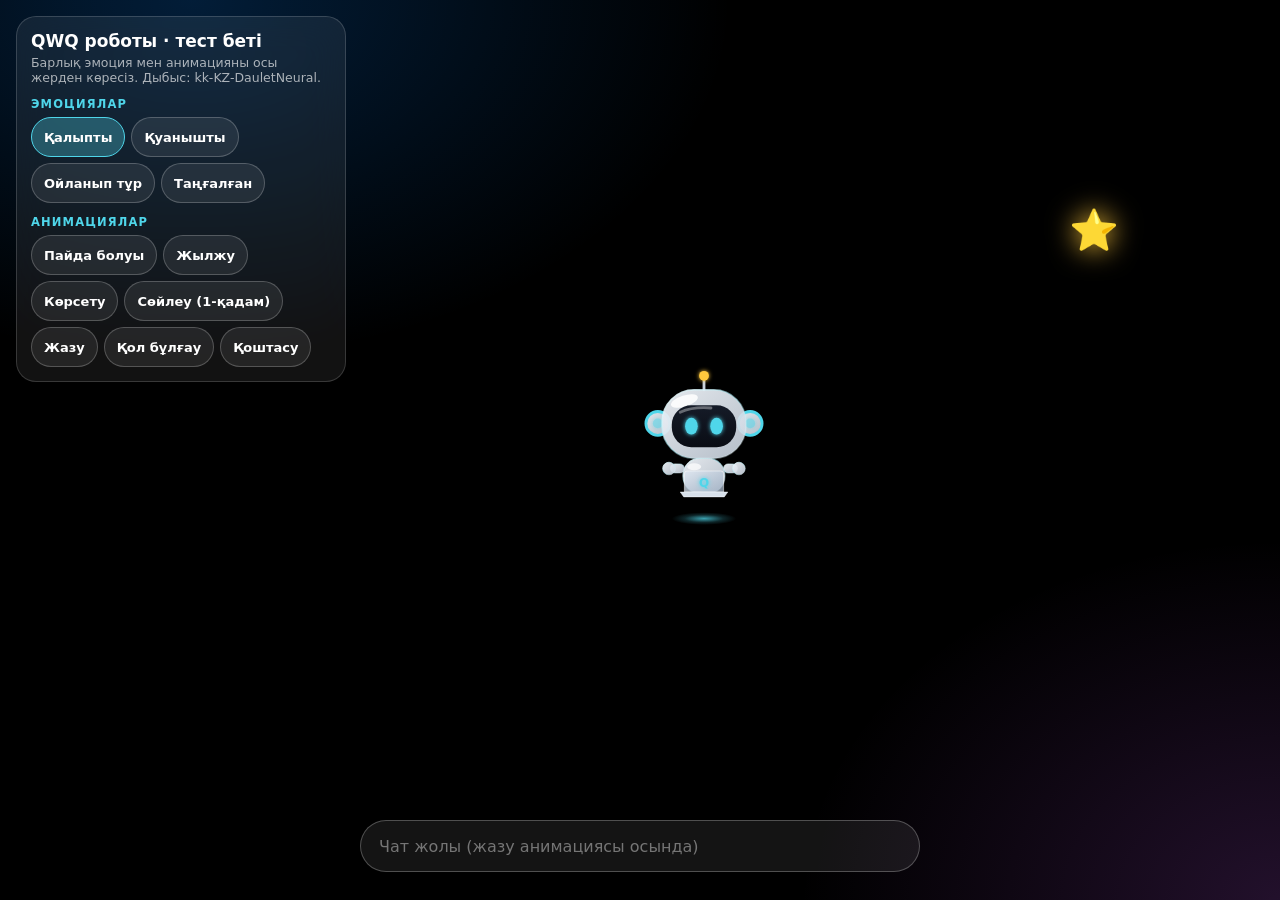
==== robot-test.html @ 3f26d59a "8-кезең: QWQ роботы (SVG, 4 эмоция, пайда болу/ұшу/көрсету/сөйлеу/жазу/қоштасу), Даулет дауысы 11 қа" ====
<!doctype html>
<html lang="kk"><head><meta charset="utf-8"><meta name="viewport" content="width=device-width,initial-scale=1,viewport-fit=cover">
<title>QWQ роботы — тест беті</title>
<link rel="stylesheet" href="css/robot.css">
<style>
:root{color-scheme:dark}
body{margin:0;min-height:100vh;background:radial-gradient(900px 600px at 15% 0%,rgba(10,132,255,.22),transparent 60%),radial-gradient(800px 600px at 100% 100%,rgba(191,90,242,.18),transparent 60%),#000;color:#fff;font-family:Inter,system-ui,sans-serif}
.panel{position:fixed;left:16px;top:16px;z-index:10;width:min(330px,calc(100vw - 32px));box-sizing:border-box;padding:14px;border-radius:20px;background:rgba(255,255,255,.07);border:1px solid rgba(255,255,255,.16);-webkit-backdrop-filter:blur(18px);backdrop-filter:blur(18px)}
.panel h1{font-size:17px;margin:0 0 4px}.panel p{margin:0 0 10px;font-size:12.5px;color:rgba(255,255,255,.65)}
.panel h2{font-size:11.5px;letter-spacing:.1em;text-transform:uppercase;color:#4fd6ea;margin:12px 0 6px}
.grid{display:flex;flex-wrap:wrap;gap:6px}
.grid button{min-height:40px;padding:0 12px;border-radius:999px;border:1px solid rgba(255,255,255,.22);background:rgba(255,255,255,.08);color:#fff;font:600 13px Inter,system-ui,sans-serif;cursor:pointer}
.grid button.on{background:rgba(79,214,234,.3);border-color:#4fd6ea}
.target{position:fixed;right:12%;top:22%;width:64px;height:64px;display:grid;place-items:center;font-size:40px;filter:drop-shadow(0 0 14px #ffc83d)}
.fake-input{position:fixed;left:50%;bottom:28px;transform:translateX(-50%);width:min(560px,calc(100vw - 32px));box-sizing:border-box;min-height:52px;padding:0 18px;border-radius:26px;border:1px solid rgba(255,255,255,.25);background:rgba(255,255,255,.08);color:#fff;font:16px Inter,system-ui,sans-serif}
@media (max-width:600px){.panel{top:auto;bottom:16px;max-height:44vh;overflow:auto}.target{top:10%;right:10%}.fake-input{bottom:auto;top:66px}}
</style></head>
<body>
<div class="panel">
  <h1>QWQ роботы · тест беті</h1>
  <p>Барлық эмоция мен анимацияны осы жерден көресіз. Дыбыс: kk-KZ-DauletNeural.</p>
  <h2>Эмоциялар</h2>
  <div class="grid" id="emo">
    <button data-e="normal" class="on">Қалыпты</button><button data-e="happy">Қуанышты</button><button data-e="thinking">Ойланып тұр</button><button data-e="surprised">Таңғалған</button>
  </div>
  <h2>Анимациялар</h2>
  <div class="grid">
    <button id="a-appear">Пайда болуы</button><button id="a-move">Жылжу</button><button id="a-point">Көрсету</button>
    <button id="a-speak">Сөйлеу (1-қадам)</button><button id="a-type">Жазу</button><button id="a-wave">Қол бұлғау</button><button id="a-bye">Қоштасу</button>
  </div>
</div>
<div class="target" id="star" aria-label="Нысана">⭐</div>
<input class="fake-input" id="inp" placeholder="Чат жолы (жазу анимациясы осында)" aria-label="Чат жолы">
<script src="js/robot.js"></script>
<script>
(function(){
  const R = QWQRobot.create(document.body);
  const mob = () => innerWidth <= 600;
  const home = () => ({ x: mob() ? innerWidth / 2 : innerWidth * 0.55, y: mob() ? innerHeight * 0.42 : innerHeight * 0.5 });
  let bubble = null, help = null, sp = null;
  const $ = (s) => document.querySelector(s);
  const busy = (f) => async () => { try { await f(); } catch (e) { console.error(e); } };
  const setEmo = (e) => { R.emotion(e); document.querySelectorAll("#emo button").forEach((b) => b.classList.toggle("on", b.dataset.e === e)); };
  document.querySelectorAll("#emo button").forEach((b) => (b.onclick = () => setEmo(b.dataset.e)));
  const ensure = async () => { if (help) { help.remove(); help = null; } if (!R.el.isConnected) location.reload(); if (getComputedStyle(R.el).opacity === "0") { const h = home(); await R.appear(h.x, h.y); } };

  function placeBubble() {
    if (!bubble) return;
    const s = R.size(), p = R.pos, w = bubble.offsetWidth, h = bubble.offsetHeight;
    let x = p.x + s * 0.55, y = p.y - s * 0.7;
    if (mob() || x + w > innerWidth - 16) { x = Math.max(16, Math.min(innerWidth - w - 16, p.x - w / 2)); y = p.y - s * 0.75 - h; }
    bubble.style.left = Math.max(16, x) + "px"; bubble.style.top = Math.max(16, y) + "px";
  }
  function showBubble(step, total) {
    if (!bubble) { bubble = document.createElement("div"); bubble.className = "qwq-bubble"; bubble.setAttribute("role", "status"); bubble.setAttribute("aria-live", "polite"); document.body.appendChild(bubble); }
    bubble.innerHTML = `<div class="qb-step">${step} / ${total} · Сәлемдесу</div><div class="qb-text" id="qb-t"></div>
      <div class="qb-ctl"><button id="qb-pause" type="button">⏸ Тоқтату</button><button id="qb-mute" type="button" aria-pressed="false">🔊 Дыбыс</button>
      <button id="qb-prev" type="button" hidden>← Алдыңғысы</button><button id="qb-again" type="button" hidden>↻ Қайта түсіндір</button><button id="qb-next" class="qb-main" type="button" hidden>Әрі қарай →</button></div>`;
    placeBubble();
  }

  $("#a-appear").onclick = busy(async () => { R.el.style.opacity = "0"; const h = home(); setEmo("happy"); await R.appear(h.x, h.y); setEmo("normal"); });
  $("#a-move").onclick = busy(async () => { await ensure(); const p = R.pos, l = p.x < innerWidth / 2; await R.moveTo(l ? innerWidth * 0.75 : innerWidth * 0.3, l ? innerHeight * 0.35 : innerHeight * 0.6); placeBubble(); });
  $("#a-point").onclick = busy(async () => {
    await ensure(); const st = $("#star").getBoundingClientRect();
    await R.moveTo(Math.max(R.size() / 2 + 10, st.left - R.size() * 0.9), st.top + st.height + R.size() * 0.3);
    R.highlight($("#star")); await R.pointAt($("#star")); setEmo("happy");
    setTimeout(() => { R.unhighlight(); R.relax(); setEmo("normal"); }, 2600);
  });
  $("#a-speak").onclick = busy(async () => {
    await ensure(); setEmo("happy"); showBubble(1, 11);
    const T = $("#qb-t");
    const after = () => { ["qb-pause", "qb-mute"].forEach((i) => ($("#" + i).hidden = true)); ["qb-again", "qb-next"].forEach((i) => ($("#" + i).hidden = false)); setEmo("normal"); };
    sp = R.speak({ audio: "audio/onboarding/01.mp3", vtt: "audio/onboarding/01.vtt", onCue: (c) => { T.style.opacity = 0; setTimeout(() => { T.textContent = c.text; T.style.opacity = 1; placeBubble(); }, 120); }, onEnd: after });
    $("#qb-pause").onclick = () => { if (sp.paused) { sp.resume(); $("#qb-pause").textContent = "⏸ Тоқтату"; } else { sp.pause(); $("#qb-pause").textContent = "▶ Жалғастыру"; } };
    $("#qb-mute").onclick = (e) => { const m = !sp.muted; sp.setMuted(m); e.currentTarget.textContent = m ? "🔇 Дыбыссыз" : "🔊 Дыбыс"; e.currentTarget.setAttribute("aria-pressed", m); };
    $("#qb-again").onclick = () => $("#a-speak").click();
    $("#qb-next").onclick = () => { if (bubble) { bubble.remove(); bubble = null; } };
  });
  $("#a-type").onclick = busy(async () => {
    await ensure(); const r = $("#inp").getBoundingClientRect();
    await R.moveTo(Math.min(innerWidth - R.size() / 2 - 10, r.right - R.size() * 0.3), r.top - R.size() * 0.55);
    R.highlight($("#inp")); setEmo("normal");
    await R.typeInto($("#inp"), "Маған сабақ кестесін көрсететін қосымша керек");
    setEmo("happy"); setTimeout(() => R.unhighlight(), 1500);
  });
  $("#a-wave").onclick = busy(async () => { await ensure(); setEmo("happy"); await R.wave(2); });
  $("#a-bye").onclick = busy(async () => {
    await ensure(); if (bubble) { bubble.remove(); bubble = null; }
    const x = innerWidth - 40, y = innerHeight - 128;
    await R.bye(x, y);
    help = document.createElement("button"); help.className = "qwq-help"; help.type = "button"; help.textContent = "?"; help.setAttribute("aria-label", "Нұсқаулықты қайта бастау");
    document.body.appendChild(help);
    help.animate([{ transform: "scale(0)" }, { transform: "scale(1.15)", offset: .7 }, { transform: "scale(1)" }], { duration: 450, easing: "cubic-bezier(.34,1.56,.64,1)" });
    help.onclick = () => location.reload();
  });
  addEventListener("resize", placeBubble);
  // бет ашылғанда: пайда болу
  setTimeout(() => $("#a-appear").click(), 300);
})();
</script>
</body></html>
---- css/robot.css ----
/* QWQ нұсқаулық роботы: өлшемі, эмоциялар (көз пішіні), күту анимациялары, белгілеу (spotlight), көпіршік */
:root{--qwq-size:140px;--qwq-cyan:#4fd6ea;--qwq-gold:#ffc83d}
@media (max-width:600px){:root{--qwq-size:88px}}

.qwq-robot{position:fixed;left:0;top:0;width:var(--qwq-size);z-index:9995;pointer-events:none;will-change:transform;opacity:0}
.qwq-svg{display:block;width:100%;height:auto;overflow:visible;animation:qwqFloat 3s ease-in-out infinite}
.qwq-robot.flip .qwq-svg{scale:-1 1}
@keyframes qwqFloat{0%,100%{translate:0 -6px}50%{translate:0 6px}}

/* бөліктердің айналу нүктелері (SVG viewBox координатында) */
.qwq-robot #qwq-arm-r{transform-box:view-box;transform-origin:130px 146px}
.qwq-robot #qwq-arm-l{transform-box:view-box;transform-origin:70px 146px}
.qwq-robot #qwq-bodyg{transform-box:view-box;transform-origin:100px 185px}
.qwq-robot #qwq-ring{transform-box:fill-box;transform-origin:center}
.qwq-robot #qwq-exclaim{transform-box:fill-box;transform-origin:50% 100%;opacity:0}
.qwq-robot #qwq-eyes-open{transform-box:view-box;transform-origin:100px 86px;transition:transform .35s cubic-bezier(.34,1.56,.64,1)}
.qwq-robot #qwq-eyes-happy{opacity:0;transition:opacity .2s}
.qwq-robot #qwq-laptop{transform-box:view-box;transform-origin:100px 186px;transition:transform .4s cubic-bezier(.34,1.56,.64,1)}
.qwq-robot #qwq-mouth{opacity:0;transition:opacity .2s}
.qwq-robot #qwq-bulb{transition:filter .3s}
.qwq-robot #qwq-glowpad{animation:qwqPad 3s ease-in-out infinite;transform-box:fill-box;transform-origin:center}
@keyframes qwqPad{0%,100%{opacity:.7;transform:scale(.88)}50%{opacity:1;transform:scale(1.05)}}

/* қалыпты: сопақ көздер, әр 4 с жыпылықтайды */
.qwq-robot.emo-normal #qwq-eyes-open{animation:qwqBlink 4s infinite}
@keyframes qwqBlink{0%,93%,100%{transform:scaleY(1)}95.5%{transform:scaleY(.08)}}
/* қуанышты: ^ ^ */
.qwq-robot.emo-happy #qwq-eyes-open{opacity:0}
.qwq-robot.emo-happy #qwq-eyes-happy{opacity:1}
/* ойланып тұр: көздер жоғары-бүйірге, антенна шамы баяу жыпылықтайды */
.qwq-robot.emo-thinking #qwq-eyes-open{transform:translate(9px,-7px) scale(.82)}
.qwq-robot.emo-thinking #qwq-bulb{animation:qwqBulb 1.6s ease-in-out infinite}
@keyframes qwqBulb{0%,100%{opacity:1}50%{opacity:.25}}
/* таңғалған: көздер үлкейеді, «!» шығады */
.qwq-robot.emo-surprised #qwq-eyes-open{transform:scale(1.3)}
.qwq-robot.emo-surprised #qwq-exclaim{opacity:1}
/* сөйлеу: эквалайзер-ауыз, шам жанып тұрады */
.qwq-robot.speaking #qwq-mouth{opacity:1}
.qwq-robot.speaking #qwq-bulb{filter:url(#qwq-glow) brightness(1.35) drop-shadow(0 0 6px #ffc83d)}
/* жазу: ноутбукті алдына алады */
.qwq-robot.typing #qwq-laptop{transform:translateY(-8px) scale(1.1)}
.qwq-robot.typing #qwq-q{animation:qwqQ .5s ease-in-out infinite alternate}
@keyframes qwqQ{to{opacity:.55}}

.qwq-trail{position:fixed;width:12px;height:12px;border-radius:50%;pointer-events:none;z-index:9994;background:radial-gradient(circle,#bff4fb 0,#4fd6ea 40%,rgba(79,214,234,0) 72%)}

/* белгілеу: нысана жарқырайды, қалған экран күңгірттенеді */
.qwq-spot{position:fixed;z-index:9990;border-radius:16px;pointer-events:none;opacity:0;
  box-shadow:0 0 0 9999px rgba(3,5,10,.62),0 0 0 2px var(--qwq-cyan),0 0 34px 8px rgba(79,214,234,.5);
  animation:qwqSpot 1.8s ease-in-out infinite}
@keyframes qwqSpot{50%{box-shadow:0 0 0 9999px rgba(3,5,10,.62),0 0 0 3px var(--qwq-cyan),0 0 48px 14px rgba(79,214,234,.62)}}

/* сөйлеу көпіршігі (Liquid Glass) және басқару батырмалары */
.qwq-bubble{position:fixed;z-index:9996;width:min(360px,calc(100vw - 32px));box-sizing:border-box;padding:16px 16px 12px;border-radius:22px;color:#fff;
  background:linear-gradient(145deg,rgba(255,255,255,.16),rgba(255,255,255,.06));border:1px solid rgba(255,255,255,.28);
  -webkit-backdrop-filter:blur(22px) saturate(180%);backdrop-filter:blur(22px) saturate(180%);
  box-shadow:inset 0 1px 1px rgba(255,255,255,.5),0 18px 50px rgba(0,0,0,.55);font-family:Inter,system-ui,sans-serif}
.qwq-bubble .qb-step{font-size:11.5px;font-weight:700;letter-spacing:.1em;text-transform:uppercase;color:var(--qwq-cyan);margin-bottom:6px}
.qwq-bubble .qb-text{font-size:16px;line-height:1.55;min-height:3.1em;transition:opacity .2s}
.qwq-bubble .qb-ctl{display:flex;flex-wrap:wrap;gap:8px;margin-top:12px}
.qwq-bubble button{min-height:44px;padding:0 14px;border-radius:999px;border:1px solid rgba(255,255,255,.26);background:rgba(255,255,255,.1);color:#fff;font:600 14px Inter,system-ui,sans-serif;cursor:pointer}
.qwq-bubble button:hover{background:rgba(255,255,255,.18)}
.qwq-bubble button:focus-visible{outline:2px solid var(--qwq-cyan);outline-offset:2px}
.qwq-bubble button.qb-main{background:linear-gradient(145deg,rgba(79,214,234,.55),rgba(10,132,255,.45));border-color:rgba(160,240,250,.6);margin-left:auto}
.qwq-bubble button[hidden]{display:none}
.qwq-skip{position:fixed;z-index:9997;top:calc(env(safe-area-inset-top,0px) + 12px);right:12px;min-height:44px;padding:0 16px;border-radius:999px;border:1px solid rgba(255,255,255,.3);
  background:rgba(20,22,30,.7);color:#fff;font:600 14px Inter,system-ui,sans-serif;cursor:pointer;-webkit-backdrop-filter:blur(14px);backdrop-filter:blur(14px)}
.qwq-help{position:fixed;z-index:9993;right:16px;bottom:calc(env(safe-area-inset-bottom,0px) + 104px);width:48px;height:48px;border-radius:50%;
  border:1px solid rgba(255,255,255,.35);background:linear-gradient(145deg,rgba(255,255,255,.2),rgba(255,255,255,.06));color:#fff;font:700 20px Inter,system-ui,sans-serif;cursor:pointer;
  -webkit-backdrop-filter:blur(16px);backdrop-filter:blur(16px);box-shadow:inset 0 1px 1px rgba(255,255,255,.5),0 8px 24px rgba(0,0,0,.45),0 0 18px rgba(79,214,234,.35)}

@media (prefers-reduced-motion:reduce){
  .qwq-svg,.qwq-robot #qwq-glowpad,.qwq-spot{animation:none}
  .qwq-robot.emo-normal #qwq-eyes-open{animation:none}
}
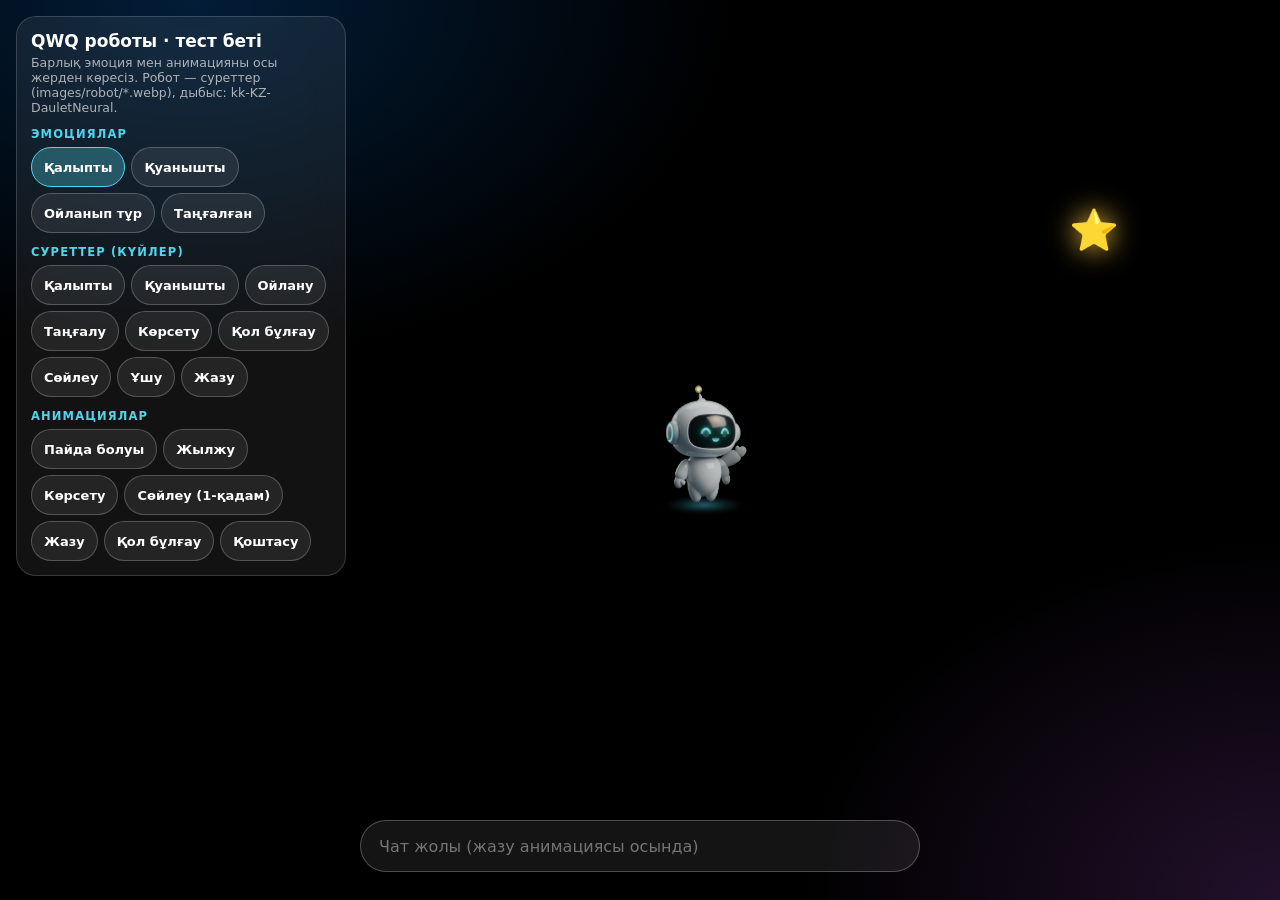
==== commit 1af476c5: "Робот суретке көшті: 9 күй (chroma key → мөлдір WebP 512px), crossfade ауысу, fly/point айналы аудар" ====
--- a/robot-test.html
+++ b/robot-test.html
@@ -18,11 +18,13 @@
 <body>
 <div class="panel">
   <h1>QWQ роботы · тест беті</h1>
-  <p>Барлық эмоция мен анимацияны осы жерден көресіз. Дыбыс: kk-KZ-DauletNeural.</p>
+  <p>Барлық эмоция мен анимацияны осы жерден көресіз. Робот — суреттер (images/robot/*.webp), дыбыс: kk-KZ-DauletNeural.</p>
   <h2>Эмоциялар</h2>
   <div class="grid" id="emo">
     <button data-e="normal" class="on">Қалыпты</button><button data-e="happy">Қуанышты</button><button data-e="thinking">Ойланып тұр</button><button data-e="surprised">Таңғалған</button>
   </div>
+  <h2>Суреттер (күйлер)</h2>
+  <div class="grid" id="st"></div>
   <h2>Анимациялар</h2>
   <div class="grid">
     <button id="a-appear">Пайда болуы</button><button id="a-move">Жылжу</button><button id="a-point">Көрсету</button>
@@ -35,6 +37,7 @@
 <script>
 (function(){
   const R = QWQRobot.create(document.body);
+  window.__qwqRobot = R;   // консольден сынау үшін
   const mob = () => innerWidth <= 600;
   const home = () => ({ x: mob() ? innerWidth / 2 : innerWidth * 0.55, y: mob() ? innerHeight * 0.42 : innerHeight * 0.5 });
   let bubble = null, help = null, sp = null;
@@ -42,6 +45,9 @@
   const busy = (f) => async () => { try { await f(); } catch (e) { console.error(e); } };
   const setEmo = (e) => { R.emotion(e); document.querySelectorAll("#emo button").forEach((b) => b.classList.toggle("on", b.dataset.e === e)); };
   document.querySelectorAll("#emo button").forEach((b) => (b.onclick = () => setEmo(b.dataset.e)));
+  const ST = { idle: "Қалыпты", happy: "Қуанышты", thinking: "Ойлану", surprised: "Таңғалу", point: "Көрсету", wave: "Қол бұлғау", talk: "Сөйлеу", fly: "Ұшу", type: "Жазу" };
+  $("#st").innerHTML = QWQRobot.STATES.map((k) => `<button data-s="${k}">${ST[k]}</button>`).join("");
+  $("#st").onclick = (e) => { const b = e.target.closest("[data-s]"); if (!b) return; R.show(b.dataset.s); document.querySelectorAll("#st button").forEach((x) => x.classList.toggle("on", x === b)); };
   const ensure = async () => { if (help) { help.remove(); help = null; } if (!R.el.isConnected) location.reload(); if (getComputedStyle(R.el).opacity === "0") { const h = home(); await R.appear(h.x, h.y); } };
 
   function placeBubble() {
@@ -79,7 +85,9 @@
   });
   $("#a-type").onclick = busy(async () => {
     await ensure(); const r = $("#inp").getBoundingClientRect();
-    await R.moveTo(Math.min(innerWidth - R.size() / 2 - 10, r.right - R.size() * 0.3), r.top - R.size() * 0.55);
+    // үстінде орын жетпесе (телефонда чат жолы жоғарыда), жолдың астына қонады
+    const above = r.top - R.size() * 0.55, s = R.size();
+    await R.moveTo(Math.min(innerWidth - s / 2 - 10, r.right - s * 0.3), above - s * 0.55 < 8 ? r.bottom + s * 0.62 : above);
     R.highlight($("#inp")); setEmo("normal");
     await R.typeInto($("#inp"), "Маған сабақ кестесін көрсететін қосымша керек");
     setEmo("happy"); setTimeout(() => R.unhighlight(), 1500);
--- a/css/robot.css
+++ b/css/robot.css
@@ -1,48 +1,31 @@
-/* QWQ нұсқаулық роботы: өлшемі, эмоциялар (көз пішіні), күту анимациялары, белгілеу (spotlight), көпіршік */
+/* QWQ нұсқаулық роботы: өлшемі, суреттер арасындағы ауысу, күту анимациялары, жарқыл мен көлеңке, белгілеу (spotlight), көпіршік */
 :root{--qwq-size:140px;--qwq-cyan:#4fd6ea;--qwq-gold:#ffc83d}
 @media (max-width:600px){:root{--qwq-size:88px}}
 
-.qwq-robot{position:fixed;left:0;top:0;width:var(--qwq-size);z-index:9995;pointer-events:none;will-change:transform;opacity:0}
-.qwq-svg{display:block;width:100%;height:auto;overflow:visible;animation:qwqFloat 3s ease-in-out infinite}
-.qwq-robot.flip .qwq-svg{scale:-1 1}
+.qwq-robot{position:fixed;left:0;top:0;width:var(--qwq-size);height:var(--qwq-size);z-index:9995;pointer-events:none;will-change:transform;opacity:0}
+/* қалқу: тек сурет қалқиды, астындағы жарқыл мен көлеңке орнында тұрып, сәл тынысталады */
+.qwq-float{position:absolute;inset:0;animation:qwqFloat 3s ease-in-out infinite}
 @keyframes qwqFloat{0%,100%{translate:0 -6px}50%{translate:0 6px}}
+.qwq-stage{position:absolute;inset:0;transform-origin:50% 85%}
+.qwq-robot.flip .qwq-stage{scale:-1 1}
+.qwq-img{position:absolute;inset:0;width:100%;height:100%;object-fit:contain;opacity:0;user-select:none;-webkit-user-drag:none}
+.qwq-img.on{opacity:1}
+/* жазу кезінде сәл тербеліс */
+.qwq-robot.typing .qwq-stage{animation:qwqRock .9s ease-in-out infinite}
+@keyframes qwqRock{0%,100%{rotate:-1.6deg}50%{rotate:1.6deg}}
 
-/* бөліктердің айналу нүктелері (SVG viewBox координатында) */
-.qwq-robot #qwq-arm-r{transform-box:view-box;transform-origin:130px 146px}
-.qwq-robot #qwq-arm-l{transform-box:view-box;transform-origin:70px 146px}
-.qwq-robot #qwq-bodyg{transform-box:view-box;transform-origin:100px 185px}
-.qwq-robot #qwq-ring{transform-box:fill-box;transform-origin:center}
-.qwq-robot #qwq-exclaim{transform-box:fill-box;transform-origin:50% 100%;opacity:0}
-.qwq-robot #qwq-eyes-open{transform-box:view-box;transform-origin:100px 86px;transition:transform .35s cubic-bezier(.34,1.56,.64,1)}
-.qwq-robot #qwq-eyes-happy{opacity:0;transition:opacity .2s}
-.qwq-robot #qwq-laptop{transform-box:view-box;transform-origin:100px 186px;transition:transform .4s cubic-bezier(.34,1.56,.64,1)}
-.qwq-robot #qwq-mouth{opacity:0;transition:opacity .2s}
-.qwq-robot #qwq-bulb{transition:filter .3s}
-.qwq-robot #qwq-glowpad{animation:qwqPad 3s ease-in-out infinite;transform-box:fill-box;transform-origin:center}
-@keyframes qwqPad{0%,100%{opacity:.7;transform:scale(.88)}50%{opacity:1;transform:scale(1.05)}}
+/* робот астындағы көгілдір жарқыл мен көлеңке (CSS); --lv — дыбыс деңгейі (0..1) */
+.qwq-floor{position:absolute;left:0;right:0;top:94%;height:0}
+.qwq-shadow,.qwq-glow,.qwq-ring{position:absolute;left:50%;border-radius:50%;transform:translateX(-50%)}
+.qwq-shadow{top:-4px;width:46%;height:9px;background:radial-gradient(closest-side,rgba(0,0,0,.55),rgba(0,0,0,0));animation:qwqShadow 3s ease-in-out infinite}
+@keyframes qwqShadow{0%,100%{width:42%;opacity:.85}50%{width:52%;opacity:.6}}
+.qwq-glow{--lv:0;top:-10px;width:62%;height:20px;background:radial-gradient(closest-side,rgba(79,214,234,.85),rgba(79,214,234,.25) 55%,rgba(79,214,234,0));
+  filter:blur(2px);opacity:calc(.55 + var(--lv) * .45);transform:translateX(-50%) scale(calc(.9 + var(--lv) * .45),calc(.9 + var(--lv) * .7));transition:opacity .08s,transform .08s;animation:qwqPad 3s ease-in-out infinite}
+@keyframes qwqPad{0%,100%{filter:blur(2px) brightness(.9)}50%{filter:blur(2px) brightness(1.15)}}
+.qwq-robot.speaking .qwq-glow{animation:none;box-shadow:0 0 calc(10px + var(--lv) * 26px) rgba(79,214,234,calc(.25 + var(--lv) * .5))}
+.qwq-ring{top:-9px;width:44%;height:16px;border:2px solid var(--qwq-cyan);opacity:0}
 
-/* қалыпты: сопақ көздер, әр 4 с жыпылықтайды */
-.qwq-robot.emo-normal #qwq-eyes-open{animation:qwqBlink 4s infinite}
-@keyframes qwqBlink{0%,93%,100%{transform:scaleY(1)}95.5%{transform:scaleY(.08)}}
-/* қуанышты: ^ ^ */
-.qwq-robot.emo-happy #qwq-eyes-open{opacity:0}
-.qwq-robot.emo-happy #qwq-eyes-happy{opacity:1}
-/* ойланып тұр: көздер жоғары-бүйірге, антенна шамы баяу жыпылықтайды */
-.qwq-robot.emo-thinking #qwq-eyes-open{transform:translate(9px,-7px) scale(.82)}
-.qwq-robot.emo-thinking #qwq-bulb{animation:qwqBulb 1.6s ease-in-out infinite}
-@keyframes qwqBulb{0%,100%{opacity:1}50%{opacity:.25}}
-/* таңғалған: көздер үлкейеді, «!» шығады */
-.qwq-robot.emo-surprised #qwq-eyes-open{transform:scale(1.3)}
-.qwq-robot.emo-surprised #qwq-exclaim{opacity:1}
-/* сөйлеу: эквалайзер-ауыз, шам жанып тұрады */
-.qwq-robot.speaking #qwq-mouth{opacity:1}
-.qwq-robot.speaking #qwq-bulb{filter:url(#qwq-glow) brightness(1.35) drop-shadow(0 0 6px #ffc83d)}
-/* жазу: ноутбукті алдына алады */
-.qwq-robot.typing #qwq-laptop{transform:translateY(-8px) scale(1.1)}
-.qwq-robot.typing #qwq-q{animation:qwqQ .5s ease-in-out infinite alternate}
-@keyframes qwqQ{to{opacity:.55}}
-
-.qwq-trail{position:fixed;width:12px;height:12px;border-radius:50%;pointer-events:none;z-index:9994;background:radial-gradient(circle,#bff4fb 0,#4fd6ea 40%,rgba(79,214,234,0) 72%)}
+.qwq-trail{position:fixed;width:16px;height:16px;box-shadow:0 0 12px 3px rgba(79,214,234,.55);border-radius:50%;pointer-events:none;z-index:9994;background:radial-gradient(circle,#bff4fb 0,#4fd6ea 40%,rgba(79,214,234,0) 72%)}
 
 /* белгілеу: нысана жарқырайды, қалған экран күңгірттенеді */
 .qwq-spot{position:fixed;z-index:9990;border-radius:16px;pointer-events:none;opacity:0;
@@ -70,6 +53,5 @@
   -webkit-backdrop-filter:blur(16px);backdrop-filter:blur(16px);box-shadow:inset 0 1px 1px rgba(255,255,255,.5),0 8px 24px rgba(0,0,0,.45),0 0 18px rgba(79,214,234,.35)}
 
 @media (prefers-reduced-motion:reduce){
-  .qwq-svg,.qwq-robot #qwq-glowpad,.qwq-spot{animation:none}
-  .qwq-robot.emo-normal #qwq-eyes-open{animation:none}
+  .qwq-float,.qwq-shadow,.qwq-glow,.qwq-spot,.qwq-robot.typing .qwq-stage{animation:none}
 }
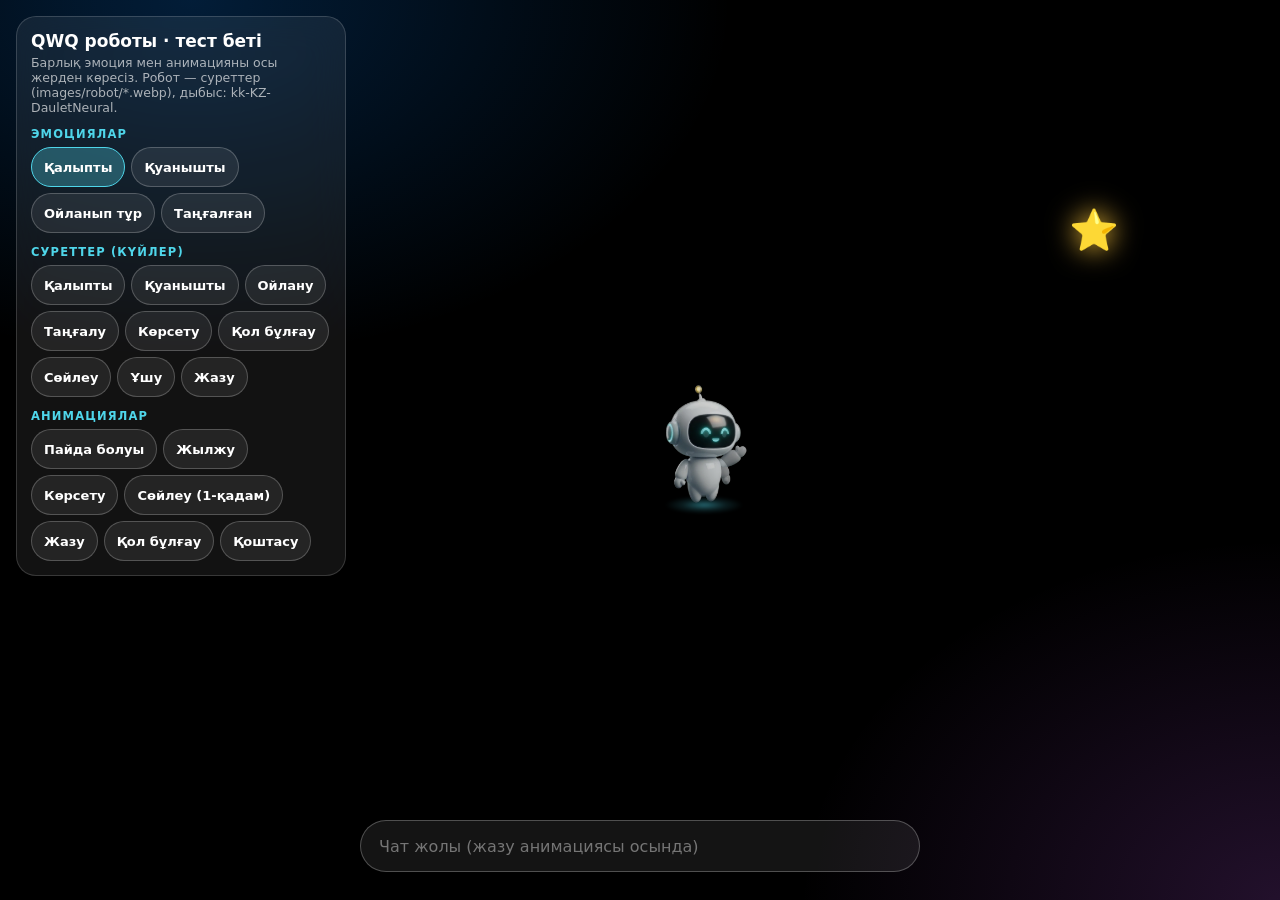
==== commit 70543eee: "Нұсқаулық: алғаш кіргенде бір рет «Бұрын қолдандыңыз ба?» сұрағы (жаңа → нұсқаулық, білемін → жоқ), " ====
--- a/robot-test.html
+++ b/robot-test.html
@@ -40,7 +40,7 @@
   window.__qwqRobot = R;   // консольден сынау үшін
   const mob = () => innerWidth <= 600;
   const home = () => ({ x: mob() ? innerWidth / 2 : innerWidth * 0.55, y: mob() ? innerHeight * 0.42 : innerHeight * 0.5 });
-  let bubble = null, help = null, sp = null;
+  let bubble = null, sp = null;
   const $ = (s) => document.querySelector(s);
   const busy = (f) => async () => { try { await f(); } catch (e) { console.error(e); } };
   const setEmo = (e) => { R.emotion(e); document.querySelectorAll("#emo button").forEach((b) => b.classList.toggle("on", b.dataset.e === e)); };
@@ -48,7 +48,7 @@
   const ST = { idle: "Қалыпты", happy: "Қуанышты", thinking: "Ойлану", surprised: "Таңғалу", point: "Көрсету", wave: "Қол бұлғау", talk: "Сөйлеу", fly: "Ұшу", type: "Жазу" };
   $("#st").innerHTML = QWQRobot.STATES.map((k) => `<button data-s="${k}">${ST[k]}</button>`).join("");
   $("#st").onclick = (e) => { const b = e.target.closest("[data-s]"); if (!b) return; R.show(b.dataset.s); document.querySelectorAll("#st button").forEach((x) => x.classList.toggle("on", x === b)); };
-  const ensure = async () => { if (help) { help.remove(); help = null; } if (!R.el.isConnected) location.reload(); if (getComputedStyle(R.el).opacity === "0") { const h = home(); await R.appear(h.x, h.y); } };
+  const ensure = async () => { if (!R.el.isConnected) location.reload(); if (getComputedStyle(R.el).opacity === "0") { const h = home(); await R.appear(h.x, h.y); } };
 
   function placeBubble() {
     if (!bubble) return;
@@ -97,10 +97,6 @@
     await ensure(); if (bubble) { bubble.remove(); bubble = null; }
     const x = innerWidth - 40, y = innerHeight - 128;
     await R.bye(x, y);
-    help = document.createElement("button"); help.className = "qwq-help"; help.type = "button"; help.textContent = "?"; help.setAttribute("aria-label", "Нұсқаулықты қайта бастау");
-    document.body.appendChild(help);
-    help.animate([{ transform: "scale(0)" }, { transform: "scale(1.15)", offset: .7 }, { transform: "scale(1)" }], { duration: 450, easing: "cubic-bezier(.34,1.56,.64,1)" });
-    help.onclick = () => location.reload();
   });
   addEventListener("resize", placeBubble);
   // бет ашылғанда: пайда болу
--- a/css/robot.css
+++ b/css/robot.css
@@ -48,10 +48,25 @@
 .qwq-bubble button[hidden]{display:none}
 .qwq-skip{position:fixed;z-index:9997;top:calc(env(safe-area-inset-top,0px) + 12px);right:12px;min-height:44px;padding:0 16px;border-radius:999px;border:1px solid rgba(255,255,255,.3);
   background:rgba(20,22,30,.7);color:#fff;font:600 14px Inter,system-ui,sans-serif;cursor:pointer;-webkit-backdrop-filter:blur(14px);backdrop-filter:blur(14px)}
-.qwq-help{position:fixed;z-index:9993;right:16px;bottom:calc(env(safe-area-inset-bottom,0px) + 104px);width:48px;height:48px;border-radius:50%;
-  border:1px solid rgba(255,255,255,.35);background:linear-gradient(145deg,rgba(255,255,255,.2),rgba(255,255,255,.06));color:#fff;font:700 20px Inter,system-ui,sans-serif;cursor:pointer;
-  -webkit-backdrop-filter:blur(16px);backdrop-filter:blur(16px);box-shadow:inset 0 1px 1px rgba(255,255,255,.5),0 8px 24px rgba(0,0,0,.45),0 0 18px rgba(79,214,234,.35)}
+/* баптаулардағы бірінші батырма: нұсқаулықты қайта көру */
+.set-how{width:100%;justify-content:center;margin-top:14px}
+
+/* алғаш кіргенде: «Жаңадан бастайсыз ба?» сұрағы */
+.qwq-ask .sheet{text-align:center}
+.qwq-ask img{width:120px;height:120px;margin:-6px auto 4px;display:block;filter:drop-shadow(0 0 18px rgba(79,214,234,.45))}
+.qwq-ask p{margin:6px 0 18px;color:rgba(255,255,255,.72);font-size:15px;line-height:1.45}
+.qwq-ask .btn{width:100%;justify-content:center;margin-top:10px}
 
 @media (prefers-reduced-motion:reduce){
   .qwq-float,.qwq-shadow,.qwq-glow,.qwq-spot,.qwq-robot.typing .qwq-stage{animation:none}
 }
+
+/* нұсқаулық кезінде сайтты кездейсоқ басудан қорғайтын мөлдір қабат */
+.qwq-block{position:fixed;inset:0;z-index:9989;background:transparent}
+.qwq-bubble{transition:left .45s cubic-bezier(.22,1,.36,1),top .45s cubic-bezier(.22,1,.36,1)}
+@media (prefers-reduced-motion:reduce){.qwq-bubble{transition:none}}
+/* нысанасыз (экран ортасы) қадамда фон күңгірттенеді; көпіршік кез келген фонда оқылатындай тығызырақ шыны */
+.qwq-block{transition:background .35s}
+.qwq-block.dim{background:rgba(3,5,10,.62)}
+.qwq-bubble{background:linear-gradient(145deg,rgba(44,48,64,.84),rgba(16,18,26,.88))}
+.qwq-skip.alt{right:auto;left:12px}
